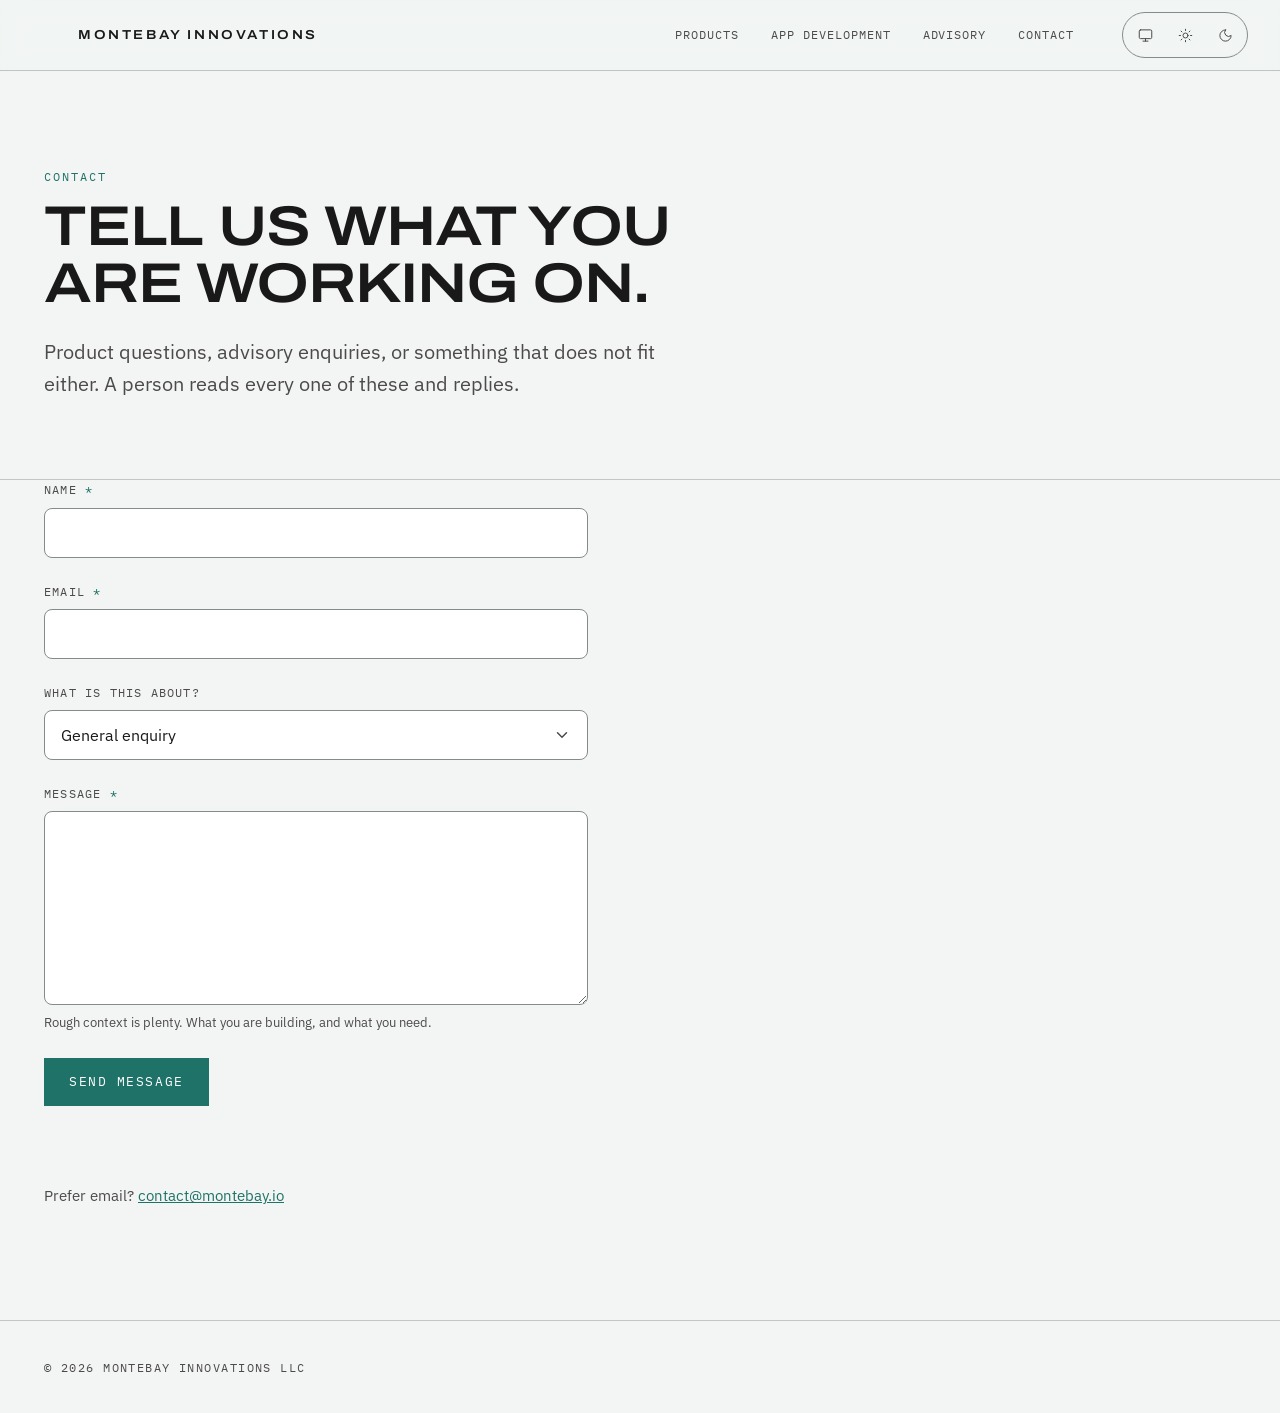
==== contact.html @ e41eb94e "Add an App development page with the Svelio case study Web app to App Store and Google Play: what we" ====
<!DOCTYPE html>
<html lang="en">
<head>
<meta charset="UTF-8">
<meta name="viewport" content="width=device-width, initial-scale=1.0, maximum-scale=5.0, user-scalable=yes">

<script>
(function(){
  try {
    var p = localStorage.getItem('montebay-theme') || 'system';
    var t = (p === 'surf' || p === 'rock') ? p
          : (window.matchMedia('(prefers-color-scheme: dark)').matches ? 'rock' : 'surf');
    document.documentElement.setAttribute('data-theme', t);
  } catch (e) { document.documentElement.setAttribute('data-theme','surf'); }
})();
</script>

<link rel="canonical" href="https://montebay.io/contact.html">
<title>Contact | Montebay Innovations</title>
<meta name="description" content="Get in touch with Montebay Innovations. Tell us what you are working on and we will reply.">

<meta property="og:type" content="website">
<meta property="og:url" content="https://montebay.io/contact.html">
<meta property="og:title" content="Contact | Montebay Innovations">
<meta property="og:description" content="Tell us what you are working on and we will reply.">
<meta property="og:image" content="https://montebay.io/montebay_logo.webp">

<link rel="icon" type="image/x-icon" href="favicon.ico">
<link rel="icon" type="image/png" sizes="32x32" href="favicon-32x32.png">
<link rel="apple-touch-icon" sizes="180x180" href="apple-touch-icon.png">
<link rel="icon" type="image/svg+xml" href="favicon.svg">

<link rel="preconnect" href="https://fonts.googleapis.com">
<link rel="preconnect" href="https://fonts.gstatic.com" crossorigin>
<link rel="stylesheet" href="https://fonts.googleapis.com/css2?family=Archivo:wdth,wght@62..125,400..700&family=IBM+Plex+Sans:wght@400;500;600&family=IBM+Plex+Mono:wght@400;500&display=swap">
<link rel="stylesheet" href="theme.css">
</head>
<body>

<a href="#main" class="skip">Skip to main content</a>

<header class="hdr">
    <div class="mark">
        <a href="index.html" style="display:flex;align-items:center;gap:.75rem;text-decoration:none;color:inherit">
            <span class="logo" role="img" aria-label="Montebay Innovations"></span>
            <span class="name">Montebay Innovations</span>
        </a>
    </div>
    <nav id="site-nav" aria-label="Main navigation">
        <a href="index.html#products">Products</a>
        <a href="app-development.html">App development</a>
        <a href="ai-intelligent-systems.html">Advisory</a>
        <a href="contact.html">Contact</a>
        <div class="theme-row">
            <span class="label">Theme</span>
            <div class="theme-picker" role="radiogroup" aria-label="Colour theme">
                <button type="button" data-theme="system" role="radio" aria-checked="false" title="Match system" aria-label="Match system"><svg viewBox="0 0 24 24" aria-hidden="true"><rect x="2" y="3" width="20" height="14" rx="2"/><path d="M8 21h8"/><path d="M12 17v4"/></svg></button>
                <button type="button" data-theme="surf" role="radio" aria-checked="false" title="Surf, light" aria-label="Surf, light theme"><svg viewBox="0 0 24 24" aria-hidden="true"><circle cx="12" cy="12" r="4"/><path d="M12 2v2"/><path d="M12 20v2"/><path d="m4.9 4.9 1.4 1.4"/><path d="m17.7 17.7 1.4 1.4"/><path d="M2 12h2"/><path d="M20 12h2"/><path d="m6.3 17.7-1.4 1.4"/><path d="m19.1 4.9-1.4 1.4"/></svg></button>
                <button type="button" data-theme="rock" role="radio" aria-checked="false" title="Rock, dark" aria-label="Rock, dark theme"><svg viewBox="0 0 24 24" aria-hidden="true"><path d="M12 3a6.4 6.4 0 0 0 9 9 9 9 0 1 1-9-9Z"/></svg></button>
            </div>
        </div>
    </nav>
    <button type="button" class="nav-toggle" aria-expanded="false" aria-controls="site-nav" aria-label="Menu">
        <svg class="ico-open" viewBox="0 0 24 24" aria-hidden="true"><line x1="4" x2="20" y1="7" y2="7"/><line x1="4" x2="20" y1="12" y2="12"/><line x1="4" x2="20" y1="17" y2="17"/></svg>
        <svg class="ico-close" viewBox="0 0 24 24" aria-hidden="true"><line x1="6" x2="18" y1="6" y2="18"/><line x1="6" x2="18" y1="18" y2="6"/></svg>
    </button>
    <div class="theme-picker" role="radiogroup" aria-label="Colour theme">
        <button type="button" data-theme="system" role="radio" aria-checked="false" title="Match system" aria-label="Match system"><svg viewBox="0 0 24 24" aria-hidden="true"><rect x="2" y="3" width="20" height="14" rx="2"/><path d="M8 21h8"/><path d="M12 17v4"/></svg></button>
        <button type="button" data-theme="surf" role="radio" aria-checked="false" title="Surf, light" aria-label="Surf, light theme"><svg viewBox="0 0 24 24" aria-hidden="true"><circle cx="12" cy="12" r="4"/><path d="M12 2v2"/><path d="M12 20v2"/><path d="m4.9 4.9 1.4 1.4"/><path d="m17.7 17.7 1.4 1.4"/><path d="M2 12h2"/><path d="M20 12h2"/><path d="m6.3 17.7-1.4 1.4"/><path d="m19.1 4.9-1.4 1.4"/></svg></button>
        <button type="button" data-theme="rock" role="radio" aria-checked="false" title="Rock, dark" aria-label="Rock, dark theme"><svg viewBox="0 0 24 24" aria-hidden="true"><path d="M12 3a6.4 6.4 0 0 0 9 9 9 9 0 1 1-9-9Z"/></svg></button>
    </div>
</header>

<main id="main">

<section class="page-head">
    <div class="wrap">
        <span class="eyebrow">Contact</span>
        <h1>Tell us what you are working on.</h1>
        <p class="lede">Product questions, advisory enquiries, or something that does not fit either. A person reads every one of these and replies.</p>
    </div>
</section>

<section class="row" style="padding-top:0">
    <div class="wrap">
        <form class="form" id="contactForm" novalidate>
            <div class="field">
                <label for="cf-name">Name <span aria-hidden="true">*</span></label>
                <input type="text" id="cf-name" name="name" autocomplete="name" required
                       aria-describedby="cf-name-err">
                <span class="err" id="cf-name-err" hidden></span>
            </div>

            <div class="field">
                <label for="cf-email">Email <span aria-hidden="true">*</span></label>
                <input type="email" id="cf-email" name="email" autocomplete="email" required
                       inputmode="email" aria-describedby="cf-email-err">
                <span class="err" id="cf-email-err" hidden></span>
            </div>

            <div class="field">
                <label for="cf-subject">What is this about?</label>
                <select id="cf-subject" name="subject">
                    <option value="General enquiry">General enquiry</option>
                    <option value="App development">App development project</option>
                    <option value="Advisory">Advisory and AI systems</option>
                    <option value="Svelio">Svelio</option>
                    <option value="Soteria">Soteria</option>
                    <option value="Wordflect">Wordflect</option>
                    <option value="Press or partnership">Press or partnership</option>
                </select>
            </div>

            <div class="field">
                <label for="cf-message">Message <span aria-hidden="true">*</span></label>
                <textarea id="cf-message" name="message" rows="7" required
                          aria-describedby="cf-message-err"></textarea>
                <span class="err" id="cf-message-err" hidden></span>
                <span class="hint">Rough context is plenty. What you are building, and what you need.</span>
            </div>

            <!-- Bots fill this; people never see it. -->
            <div class="hp" aria-hidden="true">
                <label for="cf-website">Website</label>
                <input type="text" id="cf-website" name="website" tabindex="-1" autocomplete="off">
            </div>

            <button type="submit" class="btn btn-primary" id="cf-submit">Send message</button>

            <p class="form-status" id="cf-status" role="status" aria-live="polite"></p>
        </form>

        <p class="alt-contact">
            Prefer email? <a href="mailto:contact@montebay.io">contact@montebay.io</a>
        </p>
    </div>
</section>

</main>

<footer class="foot">
    <div class="wrap">
        <span class="meta">&copy; 2026 Montebay Innovations LLC</span>
    </div>
</footer>

<script src="theme.js" defer></script>
<script src="contact.js" defer></script>
</body>
</html>
---- theme.css ----
/* ==========================================================================
   Montebay theme system.

   Two themes named for what the brand is made of:
     SURF  (light) - whitewater and foam
     ROCK  (dark)  - wet basalt

   Colours are grounded in published natural references (basalt #4C4A4A,
   volcanic rock #6B6965, seafoam #B8C3B5, oceanic teal #2A9D8F) rather than
   sampled from the old hero clip, which was low resolution, heavily
   compressed and already colour graded.

   ROCK is deliberately NOT navy. The hero footage averages #1B414C, so a navy
   field sits at 1.16:1 against the mark and it disappears. Basalt opposes the
   teal in hue as well as luminance.

   Every pair below is measured. Lowest text pair is 5.22:1, lowest UI border
   3.14:1.
   ========================================================================== */

:root,
:root[data-theme="surf"] {
    color-scheme: light;

    --canvas:    #F2F5F3;   /* foam white */
    --surface:   #FFFFFF;   /* cards, 1.10 separation from canvas */
    --text:      #1A1919;   /* basalt at text weight, 15.98:1 */
    --muted:     #4C4A4A;   /* basalt, canonical, 8.02:1 */
    --hair:      #848C88;   /* 3.14:1, meets the UI-component floor */
    --accent:    #1F7268;   /* oceanic teal, darkened for AA, 5.22:1 */
    --on-accent: #FFFFFF;   /* 5.73:1 on accent */

    --stroke:    #1A1919;             /* outline around the mark */
    --video-grade: none;              /* fill reads at 10.03:1 here, untouched */
    --logo-ink: #1F7268;              /* accent teal; flat black read as a blob */
    --shadow: 0 18px 44px rgba(26,25,25,.14), 0 2px 6px rgba(26,25,25,.07);
}

:root[data-theme="rock"] {
    color-scheme: dark;

    --canvas:    #1A1919;   /* wet basalt */
    --surface:   #262525;   /* 1.15 separation */
    --text:      #F2F5F3;   /* foam white, 15.98:1 */
    --muted:     #B8C3B5;   /* seafoam, canonical, 9.62:1 */
    --hair:      #6B6965;   /* volcanic rock, canonical, 3.20:1 */
    --accent:    #7FD9C9;   /* pale seafoam, 10.59:1 */
    --on-accent: #1A1919;

    --stroke:    #F2F5F3;
    /* Lifts the mark fill from #1B414C (1.59:1, invisible) to #227B92 (3.61:1)
       so the shape separates on its own instead of leaning on the stroke. */
    --video-grade: brightness(1.8) saturate(1.3);
    --logo-ink: #F2F5F3;
    --shadow: 0 18px 44px rgba(0,0,0,.55), 0 2px 6px rgba(0,0,0,.45);
}

/* Type and spacing, theme independent -------------------------------------- */
:root {
    --display: "Archivo", "Helvetica Neue", Arial, sans-serif;
    --body:    "IBM Plex Sans", -apple-system, BlinkMacSystemFont, sans-serif;
    --mono:    "IBM Plex Mono", ui-monospace, SFMono-Regular, Menlo, monospace;

    --s1:.25rem; --s2:.5rem; --s3:.75rem; --s4:1rem; --s6:1.5rem;
    --s8:2rem; --s12:3rem; --s16:4rem; --s24:6rem;
    --wide: 1240px;
    --ease: cubic-bezier(.22,.61,.36,1);
}

* { box-sizing: border-box; }

/* Anchor targets were landing under the 77px sticky header, swallowing the top
   of every section jumped to. */
html { scroll-padding-top: 6rem; }

body {
    margin: 0;
    background: var(--canvas);
    color: var(--text);
    font-family: var(--body);
    font-size: 17px;
    line-height: 1.6;
    -webkit-font-smoothing: antialiased;
    transition: background-color .3s var(--ease), color .3s var(--ease);
}

.wrap { max-width: var(--wide); margin-inline: auto; padding-inline: var(--s6); }

h1, h2, h3 {
    font-family: var(--display);
    font-variation-settings: "wdth" 118;
    font-weight: 600;
    /* One value, optically correct across the whole 22-72px range. Resolves to
       -0.022em at 57.6px and +0.012em at 22.4px. A flat -0.03em collapsed the
       period in "INFO@MONTEBAY.IO" at contact size. */
    letter-spacing: calc(1.25px - 0.044em);
    line-height: 1.02;
    margin: 0; text-transform: uppercase; color: var(--text);
}
p { margin: 0 0 var(--s4); max-width: 52ch; }   /* ~66 rendered chars */
.lede { font-size: clamp(1rem, .95rem + .35vw, 1.25rem); color: var(--muted); }

.eyebrow {
    font-family: var(--mono); font-size: 12px; letter-spacing: .16em;
    text-transform: uppercase; color: var(--accent); display: block;
    margin-bottom: var(--s3);
}
.meta {
    font-family: var(--mono); font-size: 12px; letter-spacing: .12em;
    text-transform: uppercase; color: var(--muted);
}
a { color: var(--accent); }
:focus-visible { outline: 2px solid var(--accent); outline-offset: 3px; }

/* Header ------------------------------------------------------------------- */
.hdr {
    position: sticky; top: 0; z-index: 20;
    display: flex; align-items: center; justify-content: space-between; gap: var(--s4);
    padding: var(--s3) var(--s8);
    background: color-mix(in srgb, var(--canvas) 86%, transparent);
    backdrop-filter: blur(12px);
    border-bottom: 1px solid color-mix(in srgb, var(--hair) 45%, transparent);
}
.hdr .mark { display: flex; align-items: center; gap: var(--s3); }
.hdr .mark .logo {
    width: 34px; height: 34px; display: block;
    background: var(--logo-ink);
    -webkit-mask-image: url(montebay_logo.png); mask-image: url(montebay_logo.png);
    -webkit-mask-repeat: no-repeat; mask-repeat: no-repeat;
    -webkit-mask-position: center;  mask-position: center;
    -webkit-mask-size: contain;     mask-size: contain;
}
.hdr .name {
    font-family: var(--display); font-variation-settings: "wdth" 112;
    font-weight: 600; font-size: 13px; letter-spacing: .2em;
    text-transform: uppercase; color: var(--text);
}
.hdr nav { display: flex; gap: var(--s6); margin-left: auto; margin-right: var(--s6); }
.hdr nav a {
    font-family: var(--mono); font-size: 12px; letter-spacing: .12em;
    text-transform: uppercase; color: var(--muted); text-decoration: none;
    min-height: 44px; display: inline-flex; align-items: center;
}
.hdr nav a:hover { color: var(--text); }

/* Theme picker ------------------------------------------------------------- */
.theme-picker {
    display: inline-flex; align-items: center; gap: 2px;
    border: 1px solid var(--hair); border-radius: 999px; padding: 3px;
    flex-shrink: 0;
}
.theme-picker button {
    display: inline-flex; align-items: center; justify-content: center;
    width: 44px; height: 44px; padding: 0;
    background: none; border: 0; border-radius: 999px;
    color: var(--muted); cursor: pointer;
    transition: background-color .2s var(--ease), color .2s var(--ease);
}
.theme-picker button:hover { color: var(--text); }
.theme-picker button[aria-checked="true"] { background: var(--text); color: var(--canvas); }
.theme-picker svg {
    width: 16px; height: 16px; stroke: currentColor; fill: none;
    stroke-width: 1.6; stroke-linecap: round; stroke-linejoin: round;
}

/* The mark ----------------------------------------------------------------- */
.markframe {
    /* Proportional to the mark, not fixed. The mark scales with the viewport,
       so a flat 1.5px was 0.56% of it on desktop and 1.28% on a phone: more
       than twice as heavy where the mark is smallest. This tracks the same
       expression that sizes the mark, holding the ratio near 0.55%.
       Floored at 0.75px and capped at 1.5px. The sub-pixel floor is safe
       here because it only engages on small viewports, which are effectively
       all 2x or 3x displays. */
    --stroke-w: clamp(0.75px, calc(min(30vw, 30vh, 320px) * 0.0055), 1.5px);
    margin: 0 auto clamp(1.5rem, 4vh, 2.5rem);
    width: min(30vw, 30vh, 320px);
    filter:
        drop-shadow(var(--stroke-w) 0 0 var(--stroke))
        drop-shadow(calc(var(--stroke-w) * -1) 0 0 var(--stroke))
        drop-shadow(0 var(--stroke-w) 0 var(--stroke))
        drop-shadow(0 calc(var(--stroke-w) * -1) 0 var(--stroke))
        drop-shadow(calc(var(--stroke-w) * .7) calc(var(--stroke-w) * .7) 0 var(--stroke))
        drop-shadow(calc(var(--stroke-w) * -.7) calc(var(--stroke-w) * .7) 0 var(--stroke))
        drop-shadow(calc(var(--stroke-w) * .7) calc(var(--stroke-w) * -.7) 0 var(--stroke))
        drop-shadow(calc(var(--stroke-w) * -.7) calc(var(--stroke-w) * -.7) 0 var(--stroke));
}
.markwin {
    width: 100%; aspect-ratio: 636 / 642;
    -webkit-mask-image: url(montebay_logo.png); mask-image: url(montebay_logo.png);
    -webkit-mask-repeat: no-repeat; mask-repeat: no-repeat;
    -webkit-mask-position: center; mask-position: center;
    -webkit-mask-size: contain; mask-size: contain;
}
.markwin video {
    width: 100%; height: 100%; object-fit: cover; display: block;
    transform: scale(1.25);
    filter: var(--video-grade);
    transition: filter .3s var(--ease);
}

/* Sections ----------------------------------------------------------------- */
.hero {
    min-height: 100svh; display: grid; place-items: center;
    padding-block: clamp(1.5rem, 5vh, 4rem); text-align: center;
}
.hero h1 { font-size: clamp(2rem, min(4.6vw, 7vh), 3.75rem); max-width: 24ch; margin: 0 auto; }
.hero .lede { margin: clamp(.75rem,2.5vh,1.5rem) auto 0; max-width: 46ch; }

.row { padding-block: var(--s24); border-top: 1px solid color-mix(in srgb, var(--hair) 45%, transparent); }
.plate { display: grid; grid-template-columns: 1fr 1.15fr; gap: var(--s16); align-items: center; }
.plate h2 { font-size: clamp(1.8rem, min(4.6vw, 6.5vh), 3.4rem); margin-bottom: var(--s4); }
.plate .meta { display: block; margin-bottom: var(--s6); }
.shots { display: flex; gap: var(--s4); min-width: 0; }
.shots img {
    flex: 1 1 0; min-width: 0; width: 100%; max-width: 190px; height: auto; display: block;
    border-radius: 20px;
    border: 1px solid color-mix(in srgb, var(--hair) 50%, transparent);
    box-shadow: var(--shadow);
}
.icon-pair { display: flex; gap: var(--s6); align-items: center; }
.icon-pair img { width: 96px; height: 96px; border-radius: 22px; box-shadow: var(--shadow); }

.btn {
    display: inline-flex; align-items: center; gap: var(--s2);
    font-family: var(--mono); font-size: 13px; letter-spacing: .12em;
    text-transform: uppercase; min-height: 48px; padding: 0 var(--s6);
    text-decoration: none; border: 1px solid var(--hair);
    color: var(--text); background: transparent;
    transition: background-color .2s var(--ease), color .2s var(--ease), border-color .2s var(--ease);
}
.btn:hover { background: var(--text); color: var(--canvas); border-color: var(--text); }

@media (max-width: 900px) {
    .plate { grid-template-columns: 1fr; gap: var(--s8); }
    .shots img { max-width: 160px; }
    .hdr nav { display: none; }
    .row { padding-block: var(--s16); }
}
@media (max-width: 560px) {
    .shots { gap: var(--s2); }
    .shots img { max-width: none; border-radius: 12px; }
    .wrap { padding-inline: var(--s4); }
    .hdr { padding-inline: var(--s4); }
}

@media (prefers-reduced-motion: reduce) {
    *, *::before, *::after { animation-duration:.01ms !important; transition-duration:.01ms !important; }
    video { display: none; }
}

/* Contact address is the only link in body copy; give it a real hit area. */
#contact h2 a {
    display: inline-flex;
    align-items: center;
    min-height: 44px;
}

/* --------------------------------------------------------------------------
   Flush hero lockup

   Both lines set to the same measure. Done on Archivo's width axis rather than
   by stretching letter-spacing, so the letterforms widen instead of the gaps
   between them opening up.

   Measured at 60px: line 1 was 857.9px against line 2 at 778.6px, 10.2% apart.
   The axis tops out at 125, so widening line 2 alone could not close it and
   line 1 comes in slightly too. wdth 115 / 125 lands them within 0.4px at
   60px and 1.5px at 32px, holding across the whole clamp range because both
   lines scale together.

   Tuned to this exact string. If the headline copy changes, re-measure.
   -------------------------------------------------------------------------- */
.hero h1.lockup span { display: block; }
.hero h1.lockup .l1 { font-variation-settings: "wdth" 115; }
.hero h1.lockup .l2 { font-variation-settings: "wdth" 125; }

/* Below this the forced first line outruns the viewport (it needs 455px at the
   32px floor), so release it back to natural wrapping and a single width. */
@media (max-width: 640px) {
    .hero h1.lockup span { display: inline; }
    .hero h1.lockup .l1,
    .hero h1.lockup .l2 { font-variation-settings: "wdth" 118; }
}

/* --------------------------------------------------------------------------
   Utilities used by the real pages (were inline styles in the prototype)
   -------------------------------------------------------------------------- */
.skip {
    position: absolute; left: -9999px; top: 0; z-index: 100;
    padding: var(--s3) var(--s6);
    background: var(--accent); color: var(--on-accent);
    font-family: var(--mono); font-size: 13px; letter-spacing: .1em;
    text-transform: uppercase; text-decoration: none;
}
.skip:focus { left: 0; }

.h2-sm { font-size: clamp(1.6rem, min(3.4vw, 5vh), 2.6rem); }
.h2-xs { font-size: clamp(1.3rem, min(2.6vw, 4vh), 2rem); }
.measure-tight { max-width: 16ch; }
.spaced { margin-top: var(--s6); }

.icon-pair a { display: inline-flex; line-height: 0; border-radius: 22px; }
.icon-pair a:focus-visible { outline-offset: 4px; }

.foot {
    border-top: 1px solid color-mix(in srgb, var(--hair) 45%, transparent);
    padding-block: var(--s8);
}

/* Contact address is the only link set in display type; give it a hit area. */
#contact h2 a { display: inline-flex; align-items: center; min-height: 44px; text-decoration: none; }

/* ==========================================================================
   Legacy compatibility

   The subpages still use styles.css for layout. These rules carry forward the
   fixes that lived in the retired design-system.css, and map the legacy
   chrome onto the theme tokens. Subpages are pinned to Surf until their 36
   hardcoded light backgrounds are migrated.
   ========================================================================== */

/* The original .video-overlay ran rgba(26,42,74,.3) -> .1 -> .4. White headline
   text measured 1.24:1 over bright surf. Same top-heavy scrim as the homepage
   hero, which measures 7.2:1 worst case across the clip. */
.video-overlay {
    background: linear-gradient(180deg,
        rgba(16, 27, 50, 0.86) 0%,
        rgba(16, 27, 50, 0.74) 45%,
        rgba(16, 27, 50, 0.62) 100%) !important;
}

/* Legacy header onto theme tokens */
.header {
    background: var(--canvas) !important;
    border-bottom: 1px solid color-mix(in srgb, var(--hair) 45%, transparent);
}
.header .company-name { color: var(--text); font-family: var(--display); }
.header .logo { filter: none; }
.nav-menu .nav-link,
.nav-menu .dropdown-item {
    color: var(--muted); font-family: var(--mono); font-size: 12px;
    letter-spacing: .12em; text-transform: uppercase;
}
.nav-menu .nav-link:hover { color: var(--text); }
.dropdown-menu { background: var(--surface); border: 1px solid var(--hair); }

/* Steel (#5A8AB0) measured 3.3-3.7:1 on light and fails AA as text. */
.section-label {
    color: var(--accent) !important;
    font-family: var(--mono); font-size: 12px; letter-spacing: .16em;
}
.path-explainer-cta, .blog-read-more, .btn-back { color: var(--accent) !important; }

/* Legacy icon slots hold inline SVG now, not an emoji glyph. */
.approach-feature-icon, .ai-capability-icon,
.about-experience-icon, .about-client-icon {
    display: inline-flex; align-items: center; justify-content: center;
    color: var(--accent); line-height: 1;
}
.approach-feature-icon .mb-icon, .ai-capability-icon .mb-icon,
.about-experience-icon .mb-icon, .about-client-icon .mb-icon { width: 28px; height: 28px; }
.mb-icon {
    width: 24px; height: 24px; stroke: currentColor; stroke-width: 1.5;
    fill: none; stroke-linecap: round; stroke-linejoin: round; flex-shrink: 0;
}
.mb-icon--inline { width: 1em; height: 1em; vertical-align: -.125em; }
.mobile-menu-toggle { color: var(--text); background: none; border: 0; }
.mobile-menu-toggle .mb-icon { width: 26px; height: 26px; }

.footer { background: var(--surface); color: var(--muted); }
.footer a { color: var(--accent); }

/* 16px floor so iOS stops zooming on focus */
input, select, textarea { font-size: max(1rem, 16px); }

/* Legacy hero titles used a pale gradient via background-clip:text, which is
   the same construction that measured 2.03:1 on the old homepage. Force solid
   white over the scrim. */
.hero-title, .hero-title-accent, .hero-content h1, .hero-content .hero-subtitle {
    background: none !important;
    background-image: none !important;
    -webkit-text-fill-color: #FFFFFF !important;
    color: #FFFFFF !important;
    text-shadow: 0 1px 3px rgba(0, 0, 0, .55);
}
.hero-content .hero-subtitle { color: #E6EDF4 !important; -webkit-text-fill-color: #E6EDF4 !important; }

/* Masked logo in the legacy header, matching the homepage lockup. */
.logo-container .logo {
    width: 34px; height: 34px; display: block;
    background: var(--logo-ink);
    -webkit-mask-image: url(montebay_logo.png); mask-image: url(montebay_logo.png);
    -webkit-mask-repeat: no-repeat; mask-repeat: no-repeat;
    -webkit-mask-position: center;  mask-position: center;
    -webkit-mask-size: contain;     mask-size: contain;
}

/* --------------------------------------------------------------------------
   Responsive header

   The nav was display:none below 900px with no control to reveal it, so
   navigation was unreachable on tablet and phone: 0 links at 390px. It now
   collapses into a panel behind a toggle, and the theme picker stays visible.
   -------------------------------------------------------------------------- */
.nav-toggle {
    display: none;
    align-items: center; justify-content: center;
    width: 44px; height: 44px; padding: 0; flex-shrink: 0;
    background: none; border: 1px solid var(--hair); border-radius: 999px;
    color: var(--text); cursor: pointer;
}
.nav-toggle svg {
    width: 18px; height: 18px; stroke: currentColor; fill: none;
    stroke-width: 1.6; stroke-linecap: round;
}
.nav-toggle .ico-close { display: none; }
.nav-toggle[aria-expanded="true"] .ico-open  { display: none; }
.nav-toggle[aria-expanded="true"] .ico-close { display: block; }

@media (max-width: 900px) {
    .hdr { gap: var(--s2); }
    .nav-toggle { display: inline-flex; }

    /* Panel drops from under the header rather than pushing the page around. */
    .hdr nav {
        display: flex;
        position: absolute; top: 100%; left: 0; right: 0;
        flex-direction: column; gap: 0;
        margin: 0;
        padding: var(--s2) var(--s6) var(--s4);
        background: var(--canvas);
        border-bottom: 1px solid color-mix(in srgb, var(--hair) 55%, transparent);
        box-shadow: var(--shadow);
        /* visibility, not just opacity: an opacity-0 panel keeps its links in
           the tab order and announced to screen readers. */
        opacity: 0; transform: translateY(-6px); pointer-events: none;
        visibility: hidden;
        transition: opacity .2s var(--ease), transform .2s var(--ease), visibility .2s;
    }
    .hdr nav[data-open="true"] {
        opacity: 1; transform: none; pointer-events: auto; visibility: visible;
    }
    .hdr nav a {
        width: 100%; min-height: 48px; font-size: 13px;
        border-bottom: 1px solid color-mix(in srgb, var(--hair) 30%, transparent);
    }
    .hdr nav a:last-child { border-bottom: 0; }
    .hdr .name { font-size: 12px; }
}

@media (max-width: 420px) {
    /* Wordmark yields before the controls do. */
    .hdr .name { display: none; }
    .hdr { padding-inline: var(--s4); }
}

/* --------------------------------------------------------------------------
   Content page primitives (used by the advisory page)
   -------------------------------------------------------------------------- */
.page-head { padding-block: var(--s24) var(--s16); }
.page-head h1 { font-size: clamp(2rem, min(4.6vw, 7vh), 3.5rem); max-width: 18ch; }
.page-head .lede { margin-top: var(--s6); max-width: 54ch; }

.grid-3 { display: grid; gap: var(--s6); grid-template-columns: repeat(auto-fit, minmax(min(100%, 17rem), 1fr)); }
.grid-2 { display: grid; gap: var(--s8); grid-template-columns: repeat(auto-fit, minmax(min(100%, 24rem), 1fr)); }

.card {
    background: var(--surface);
    border: 1px solid color-mix(in srgb, var(--hair) 50%, transparent);
    border-radius: 12px;
    padding: var(--s8);
}
.card h3 { font-size: var(--s4); margin-bottom: var(--s3); text-transform: none; letter-spacing: -.01em; }
.card p { margin: 0; color: var(--muted); font-size: 15px; }
.card .meta { display: block; margin-bottom: var(--s3); }

.ticks { list-style: none; padding: 0; margin: 0; display: grid; gap: var(--s4); }
.ticks li {
    display: grid; grid-template-columns: 20px 1fr; gap: var(--s3);
    align-items: start; color: var(--muted); font-size: 15px;
}
.ticks li::before {
    content: ""; width: 20px; height: 20px; margin-top: 2px;
    background: var(--accent);
    -webkit-mask: no-repeat center / contain; mask: no-repeat center / contain;
    -webkit-mask-image: url("data:image/svg+xml,%3Csvg xmlns='http://www.w3.org/2000/svg' viewBox='0 0 24 24' fill='none' stroke='black' stroke-width='2.2' stroke-linecap='round' stroke-linejoin='round'%3E%3Cpolyline points='20 6 9 17 4 12'/%3E%3C/svg%3E");
    mask-image: url("data:image/svg+xml,%3Csvg xmlns='http://www.w3.org/2000/svg' viewBox='0 0 24 24' fill='none' stroke='black' stroke-width='2.2' stroke-linecap='round' stroke-linejoin='round'%3E%3Cpolyline points='20 6 9 17 4 12'/%3E%3C/svg%3E");
}
.stack-lg > * + * { margin-top: var(--s12); }

/* --------------------------------------------------------------------------
   Header refinement

   Was five nav items plus a 144px three-button picker, all in wide-tracked
   mono. Tighter tracking and spacing, and on mobile the picker moves inside
   the menu panel so the bar carries only the mark and one control.
   -------------------------------------------------------------------------- */
.hdr nav { gap: var(--s4); }
.hdr nav a { letter-spacing: .08em; padding-inline: var(--s2); }

.theme-picker button { width: 38px; height: 38px; }
.theme-picker svg { width: 15px; height: 15px; }

/* Label the theme row when it sits inside the mobile panel. */
.theme-row { display: none; }

@media (max-width: 900px) {
    /* One control in the bar; everything else lives in the panel. */
    .hdr > .theme-picker { display: none; }
    .theme-row {
        display: flex; align-items: center; justify-content: space-between;
        gap: var(--s4); padding-top: var(--s4); margin-top: var(--s2);
        border-top: 1px solid color-mix(in srgb, var(--hair) 35%, transparent);
    }
    .theme-row .label {
        font-family: var(--mono); font-size: 12px; letter-spacing: .12em;
        text-transform: uppercase; color: var(--muted);
    }
    .theme-row .theme-picker button { width: 44px; height: 44px; }
}

/* --------------------------------------------------------------------------
   Contact form
   -------------------------------------------------------------------------- */
.form { max-width: 34rem; display: grid; gap: var(--s6); }
.field { display: grid; gap: var(--s2); }
.field label {
    font-family: var(--mono); font-size: 12px; letter-spacing: .1em;
    text-transform: uppercase; color: var(--muted);
}
.field label span { color: var(--accent); }
.field input,
.field select,
.field textarea {
    font-family: var(--body);
    font-size: 1rem;              /* 16px floor: anything less zooms iOS on focus */
    line-height: 1.5;
    min-height: 48px;
    padding: var(--s3) var(--s4);
    color: var(--text);
    background: var(--surface);
    border: 1px solid var(--hair);
    border-radius: 8px;
    width: 100%;
    transition: border-color .18s var(--ease), box-shadow .18s var(--ease);
}
.field textarea { min-height: 9rem; resize: vertical; }
.field input:focus,
.field select:focus,
.field textarea:focus {
    outline: none;
    border-color: var(--accent);
    box-shadow: 0 0 0 3px color-mix(in srgb, var(--accent) 22%, transparent);
}
.field input[aria-invalid="true"],
.field textarea[aria-invalid="true"] { border-color: #C4443A; }

.field .hint { font-size: 13px; color: var(--muted); }
.field .err  { font-size: 13px; color: #C4443A; }
:root[data-theme="rock"] .field .err,
:root[data-theme="rock"] .field input[aria-invalid="true"],
:root[data-theme="rock"] .field textarea[aria-invalid="true"] { color: #FF9B92; border-color: #FF9B92; }

/* Native select arrow is inconsistent across themes; draw our own. */
.field select {
    appearance: none; -webkit-appearance: none;
    background-image: url("data:image/svg+xml,%3Csvg xmlns='http://www.w3.org/2000/svg' viewBox='0 0 24 24' fill='none' stroke='%234C4A4A' stroke-width='2' stroke-linecap='round'%3E%3Cpath d='m6 9 6 6 6-6'/%3E%3C/svg%3E");
    background-repeat: no-repeat;
    background-position: right var(--s4) center;
    background-size: 18px;
    padding-right: var(--s12);
}
:root[data-theme="rock"] .field select {
    background-image: url("data:image/svg+xml,%3Csvg xmlns='http://www.w3.org/2000/svg' viewBox='0 0 24 24' fill='none' stroke='%23B8C3B5' stroke-width='2' stroke-linecap='round'%3E%3Cpath d='m6 9 6 6 6-6'/%3E%3C/svg%3E");
}

.btn-primary {
    background: var(--accent);
    color: var(--on-accent);
    border-color: transparent;
    justify-self: start;
}
.btn-primary:hover { background: var(--text); color: var(--canvas); border-color: var(--text); }
.btn-primary:disabled { opacity: .55; cursor: default; }

.form-status { margin: 0; font-size: 15px; min-height: 1.5em; }
.form-status.is-error { color: #C4443A; }
.form-status.is-ok    { color: var(--accent); font-size: 17px; }
:root[data-theme="rock"] .form-status.is-error { color: #FF9B92; }

/* Honeypot: off-screen rather than display:none, which some bots skip. */
.hp { position: absolute; left: -9999px; width: 1px; height: 1px; overflow: hidden; }

.alt-contact { margin-top: var(--s8); color: var(--muted); font-size: 15px; }

/* Closing call to action */
.cta-actions { display: flex; flex-wrap: wrap; gap: var(--s4); margin-top: var(--s8); }
.cta-close .lede { margin-top: var(--s4); }
@media (max-width: 560px) {
    .cta-actions { flex-direction: column; align-items: stretch; }
    .cta-actions .btn { justify-content: center; }
}

/* Logo lockup is a link on every page, including home. */
.mark .mark-link {
    display: flex; align-items: center; gap: var(--s3);
    text-decoration: none; color: inherit;
    min-height: 44px;
}
.mark .mark-link:hover .name { color: var(--accent); }
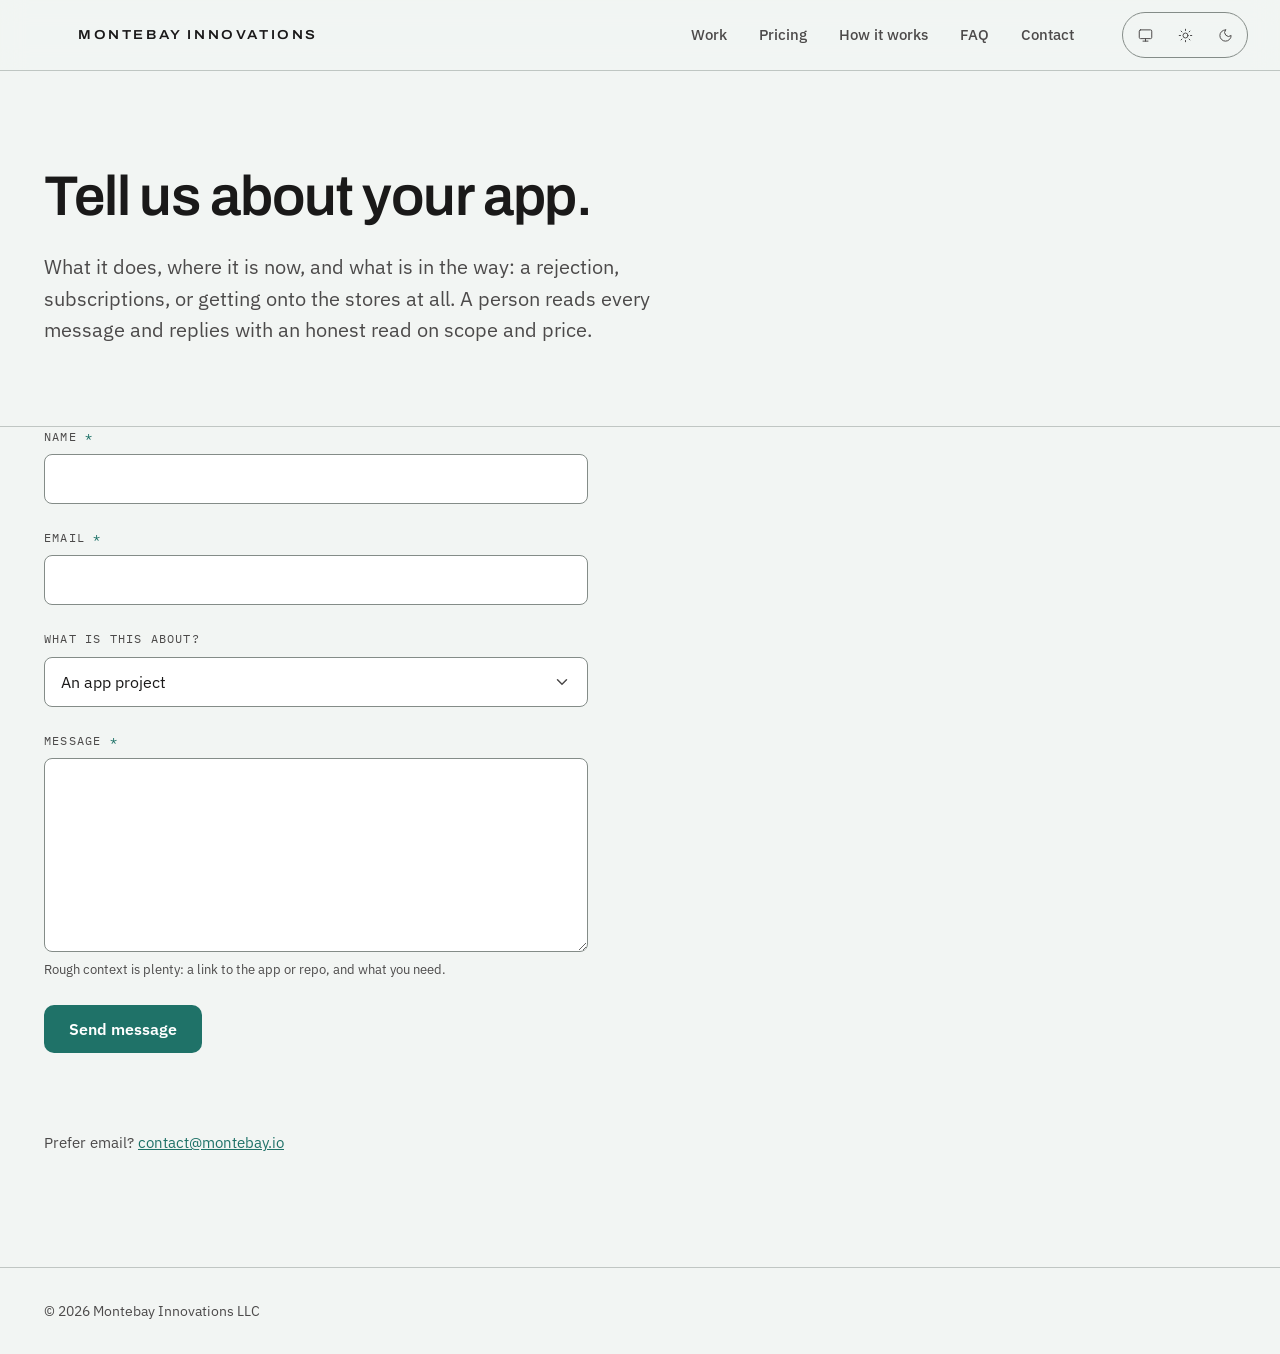
==== commit c0fdc078: "Reposition montebay.io as an app development service The homepage now sells taking web apps to the A" ====
--- a/contact.html
+++ b/contact.html
@@ -17,7 +17,7 @@
 
 <link rel="canonical" href="https://montebay.io/contact.html">
 <title>Contact | Montebay Innovations</title>
-<meta name="description" content="Get in touch with Montebay Innovations. Tell us what you are working on and we will reply.">
+<meta name="description" content="Tell Montebay Innovations about your app. We reply with an honest read on what it will take to get it onto the App Store and Google Play.">
 
 <meta property="og:type" content="website">
 <meta property="og:url" content="https://montebay.io/contact.html">
@@ -47,10 +47,11 @@
         </a>
     </div>
     <nav id="site-nav" aria-label="Main navigation">
-        <a href="index.html#products">Products</a>
-        <a href="app-development.html">App development</a>
-        <a href="ai-intelligent-systems.html">Advisory</a>
-        <a href="contact.html">Contact</a>
+        <a href="index.html#work">Work</a>
+        <a href="index.html#pricing">Pricing</a>
+        <a href="index.html#process">How it works</a>
+        <a href="index.html#faq">FAQ</a>
+        <a href="contact.html" aria-current="page">Contact</a>
         <div class="theme-row">
             <span class="label">Theme</span>
             <div class="theme-picker" role="radiogroup" aria-label="Colour theme">
@@ -75,9 +76,8 @@
 
 <section class="page-head">
     <div class="wrap">
-        <span class="eyebrow">Contact</span>
-        <h1>Tell us what you are working on.</h1>
-        <p class="lede">Product questions, advisory enquiries, or something that does not fit either. A person reads every one of these and replies.</p>
+        <h1>Tell us about your app.</h1>
+        <p class="lede">What it does, where it is now, and what is in the way: a rejection, subscriptions, or getting onto the stores at all. A person reads every message and replies with an honest read on scope and price.</p>
     </div>
 </section>
 
@@ -101,13 +101,10 @@
             <div class="field">
                 <label for="cf-subject">What is this about?</label>
                 <select id="cf-subject" name="subject">
-                    <option value="General enquiry">General enquiry</option>
-                    <option value="App development">App development project</option>
-                    <option value="Advisory">Advisory and AI systems</option>
-                    <option value="Svelio">Svelio</option>
-                    <option value="Soteria">Soteria</option>
-                    <option value="Wordflect">Wordflect</option>
-                    <option value="Press or partnership">Press or partnership</option>
+                    <option value="App development">An app project</option>
+                    <option value="App Store rejection">My app was rejected</option>
+                    <option value="Care plan">Ongoing care for an existing app</option>
+                    <option value="General enquiry">Something else</option>
                 </select>
             </div>
 
@@ -116,7 +113,7 @@
                 <textarea id="cf-message" name="message" rows="7" required
                           aria-describedby="cf-message-err"></textarea>
                 <span class="err" id="cf-message-err" hidden></span>
-                <span class="hint">Rough context is plenty. What you are building, and what you need.</span>
+                <span class="hint">Rough context is plenty: a link to the app or repo, and what you need.</span>
             </div>
 
             <!-- Bots fill this; people never see it. -->
--- a/theme.css
+++ b/theme.css
@@ -609,3 +609,183 @@
     min-height: 44px;
 }
 .mark .mark-link:hover .name { color: var(--accent); }
+
+/* ==========================================================================
+   Client-facing pass (2026-10-14)
+
+   The site now sells app development; Svelio, Wordflect and Soteria are the
+   proof, not the headline. Design plan:
+     Color   Surf and Rock unchanged. Three status colours are added and used
+             only where they mean something: the App Review history and
+             the app status labels. Each measured against --surface.
+     Type    Archivo for headings in sentence case, its width axis kept as
+             the brand's voice. IBM Plex Sans for everything that used to be
+             tracked monospace caps (nav, buttons, labels).
+     Layout  Left-aligned single column with a two-column hero: the offer on
+             the left, Svelio's real review history on the right. Prices are
+             a list, not a grid of cards. Only the process is numbered,
+             because it is a sequence.
+     Rule    One loud element (the review history). Everything else quiet.
+   ========================================================================== */
+:root, :root[data-theme="surf"] {
+    --st-rejected: #B3261E;  /* 6.5:1 on white */
+    --st-review:   #8A5A00;  /* 5.6:1 on white */
+    --st-ready:    #1F7268;  /* 5.7:1 on white */
+}
+:root[data-theme="rock"] {
+    --st-rejected: #FF8E85;  /* 7.4:1 on #262525 */
+    --st-review:   #F0C46E;  /* 10.2:1 */
+    --st-ready:    #7FD9C9;  /* 10.6:1 */
+}
+
+h1, h2, h3 {
+    text-transform: none;
+    font-variation-settings: "wdth" 100;
+    letter-spacing: -0.02em;
+    line-height: 1.08;
+}
+.eyebrow, .meta, .skip {
+    font-family: var(--body); text-transform: none; letter-spacing: 0;
+}
+.eyebrow { font-size: 15px; font-weight: 600; }
+.meta { font-size: 14px; }
+.hdr nav a {
+    font-family: var(--body); font-size: 15px; letter-spacing: 0;
+    text-transform: none; font-weight: 500;
+}
+.btn {
+    font-family: var(--body); font-size: 16px; font-weight: 600;
+    letter-spacing: 0; text-transform: none; border-radius: 10px;
+}
+
+/* Homepage ----------------------------------------------------------------- */
+.hm-hero { padding-block: clamp(3rem, 9vh, 6.5rem) clamp(3rem, 8vh, 5.5rem); }
+.hm-hero .wrap {
+    display: grid; grid-template-columns: minmax(0, 1.05fr) minmax(0, .95fr);
+    gap: clamp(2rem, 5vw, 4.5rem); align-items: center;
+}
+.hm-hero h1 {
+    font-size: clamp(2.3rem, 1.4rem + 3.4vw, 4.4rem);
+    font-variation-settings: "wdth" 88; font-weight: 650;
+    letter-spacing: -0.03em; line-height: 1.0; max-width: 13ch;
+}
+.hm-hero .lede { margin-top: var(--s6); max-width: 44ch; color: var(--muted); }
+.hm-hero .cta-actions { margin-top: var(--s8); }
+
+/* Svelio's App Review history: a log, read top to bottom. */
+.log {
+    background: var(--surface);
+    border: 1px solid color-mix(in srgb, var(--hair) 55%, transparent);
+    border-radius: 14px; padding: var(--s6) var(--s6) var(--s4);
+    box-shadow: var(--shadow); min-width: 0;
+}
+.log-head { display: flex; align-items: center; gap: var(--s3); margin-bottom: var(--s4); }
+.log-head img { width: 40px; height: 40px; border-radius: 10px; }
+.log-head p { margin: 0; line-height: 1.3; }
+.log-head strong { display: block; font-size: 16px; color: var(--text); }
+.log-head span { font-size: 14px; color: var(--muted); }
+.log ol { list-style: none; margin: 0; padding: 0; position: relative; }
+.log ol::before {
+    content: ""; position: absolute; left: 6px; top: 12px; bottom: 26px;
+    border-left: 1px dashed color-mix(in srgb, var(--hair) 80%, transparent);
+}
+.log li {
+    position: relative; display: grid; grid-template-columns: 1fr auto;
+    gap: 2px var(--s4); padding: var(--s3) 0 var(--s3) 30px;
+}
+.log li + li { border-top: 1px solid color-mix(in srgb, var(--hair) 25%, transparent); }
+.log li::before {
+    content: ""; position: absolute; left: 0; top: 18px;
+    width: 13px; height: 13px; border-radius: 50%;
+    background: var(--surface); border: 3px solid currentColor;
+}
+.log li[data-st="rejected"] { color: var(--st-rejected); }
+.log li[data-st="review"]   { color: var(--st-review); }
+.log li[data-st="ready"]    { color: var(--st-ready); }
+.log li[data-st="ready"]::before { background: currentColor; }
+.log .st { font-weight: 600; font-size: 16px; }
+.log time { font-size: 14px; color: var(--muted); font-variant-numeric: tabular-nums; text-align: right; }
+.log .why { grid-column: 1 / -1; font-size: 15px; color: var(--muted); max-width: none; margin: 0; }
+
+/* Sections share one rhythm. */
+.hm-sec { padding-block: clamp(3.5rem, 9vh, 6rem); border-top: 1px solid color-mix(in srgb, var(--hair) 45%, transparent); }
+.hm-sec h2 { font-size: clamp(1.75rem, 1.2rem + 2vw, 2.75rem); font-variation-settings: "wdth" 92; max-width: 22ch; }
+.hm-sec .intro { margin-top: var(--s4); color: var(--muted); max-width: 56ch; }
+
+.stuck { display: grid; grid-template-columns: repeat(3, minmax(0, 1fr)); gap: var(--s8) var(--s12); margin-top: var(--s12); }
+.stuck h3 { font-size: 20px; font-variation-settings: "wdth" 100; margin-bottom: var(--s3); }
+.stuck p { color: var(--muted); margin: 0; }
+
+.prices { margin-top: var(--s12); max-width: 60rem; }
+.prices > div {
+    display: grid; grid-template-columns: minmax(0, 1fr) auto; gap: var(--s2) var(--s8);
+    padding-block: var(--s6); border-top: 1px solid color-mix(in srgb, var(--hair) 45%, transparent);
+}
+.prices > div:last-child { border-bottom: 1px solid color-mix(in srgb, var(--hair) 45%, transparent); }
+.prices dt { font-family: var(--display); font-variation-settings: "wdth" 100; font-weight: 600; font-size: 21px; letter-spacing: -0.01em; }
+.prices dd { margin: 0; }
+.prices .price { font-size: 19px; font-weight: 600; text-align: right; font-variant-numeric: tabular-nums; white-space: nowrap; }
+.prices .price small { display: block; font-size: 14px; font-weight: 400; color: var(--muted); }
+.prices dt { grid-area: 1 / 1; }
+.prices .price { grid-area: 1 / 2 / 3 / 3; align-self: start; }
+.prices .what { grid-area: 2 / 1; color: var(--muted); max-width: 56ch; }
+.prices-note { margin-top: var(--s6); color: var(--muted); }
+
+.case { display: grid; grid-template-columns: minmax(0, 1fr) minmax(0, 1.1fr); gap: var(--s16); align-items: start; margin-top: var(--s12); }
+.case h3 { font-size: 28px; font-variation-settings: "wdth" 96; margin-bottom: var(--s4); }
+.case .lede { color: var(--muted); }
+.facts { margin: var(--s8) 0 0; display: grid; gap: var(--s4); }
+.facts > div { display: grid; grid-template-columns: 9rem minmax(0, 1fr); gap: var(--s4); }
+.facts dt { font-weight: 600; color: var(--text); }
+.facts dd { margin: 0; color: var(--muted); }
+.stores { display: flex; flex-wrap: wrap; gap: var(--s3); margin-top: var(--s8); }
+
+.more { margin-top: var(--s16); display: grid; grid-template-columns: repeat(2, minmax(0, 1fr)); gap: var(--s8); max-width: 60rem; }
+.app { display: grid; grid-template-columns: 64px minmax(0, 1fr); gap: var(--s4); align-items: start; }
+.app img { width: 64px; height: 64px; border-radius: 15px; box-shadow: var(--shadow); }
+.app h3 { font-size: 20px; font-variation-settings: "wdth" 100; margin: 2px 0 var(--s2); }
+.app p { margin: 0; color: var(--muted); }
+.app .status { display: inline-block; margin-top: var(--s2); font-size: 14px; font-weight: 600; }
+.app .status[data-st="ready"] { color: var(--st-ready); }
+.app .status[data-st="review"] { color: var(--st-review); }
+
+.steps { list-style: none; counter-reset: step; margin: var(--s12) 0 0; padding: 0; display: grid; grid-template-columns: repeat(4, minmax(0, 1fr)); gap: var(--s8); }
+.steps li { counter-increment: step; }
+.steps li::before {
+    content: counter(step); display: block; margin-bottom: var(--s3);
+    font-family: var(--display); font-variation-settings: "wdth" 80; font-weight: 600;
+    font-size: 44px; line-height: 1; color: var(--accent);
+}
+.steps h3 { font-size: 19px; font-variation-settings: "wdth" 100; margin-bottom: var(--s2); }
+.steps p { margin: 0; color: var(--muted); }
+
+.faq { margin-top: var(--s12); max-width: 50rem; }
+.faq details { border-top: 1px solid color-mix(in srgb, var(--hair) 45%, transparent); }
+.faq details:last-child { border-bottom: 1px solid color-mix(in srgb, var(--hair) 45%, transparent); }
+.faq summary {
+    cursor: pointer; list-style: none; padding-block: var(--s6);
+    font-family: var(--display); font-variation-settings: "wdth" 100; font-weight: 600; font-size: 19px;
+    display: flex; justify-content: space-between; gap: var(--s4); align-items: baseline;
+}
+.faq summary::-webkit-details-marker { display: none; }
+.faq summary::after { content: "+"; color: var(--accent); font-size: 24px; line-height: 1; transition: transform .2s var(--ease); }
+.faq details[open] summary::after { transform: rotate(45deg); }
+.faq details p { color: var(--muted); padding-bottom: var(--s6); max-width: 62ch; }
+
+.foot .wrap { display: flex; flex-wrap: wrap; justify-content: space-between; gap: var(--s4); }
+.foot a { color: var(--muted); }
+
+@media (max-width: 900px) {
+    .hm-hero .wrap, .case { grid-template-columns: 1fr; }
+    .stuck { grid-template-columns: 1fr; gap: var(--s8); }
+    .steps { grid-template-columns: repeat(2, minmax(0, 1fr)); }
+    .more { grid-template-columns: 1fr; }
+}
+@media (max-width: 560px) {
+    .steps { grid-template-columns: 1fr; }
+    .facts > div { grid-template-columns: 1fr; gap: 0; }
+    .prices > div { grid-template-columns: 1fr; }
+    .prices dt, .prices .price, .prices .what { grid-area: auto; }
+    .prices .price { text-align: left; }
+    .log { padding: var(--s4); }
+}
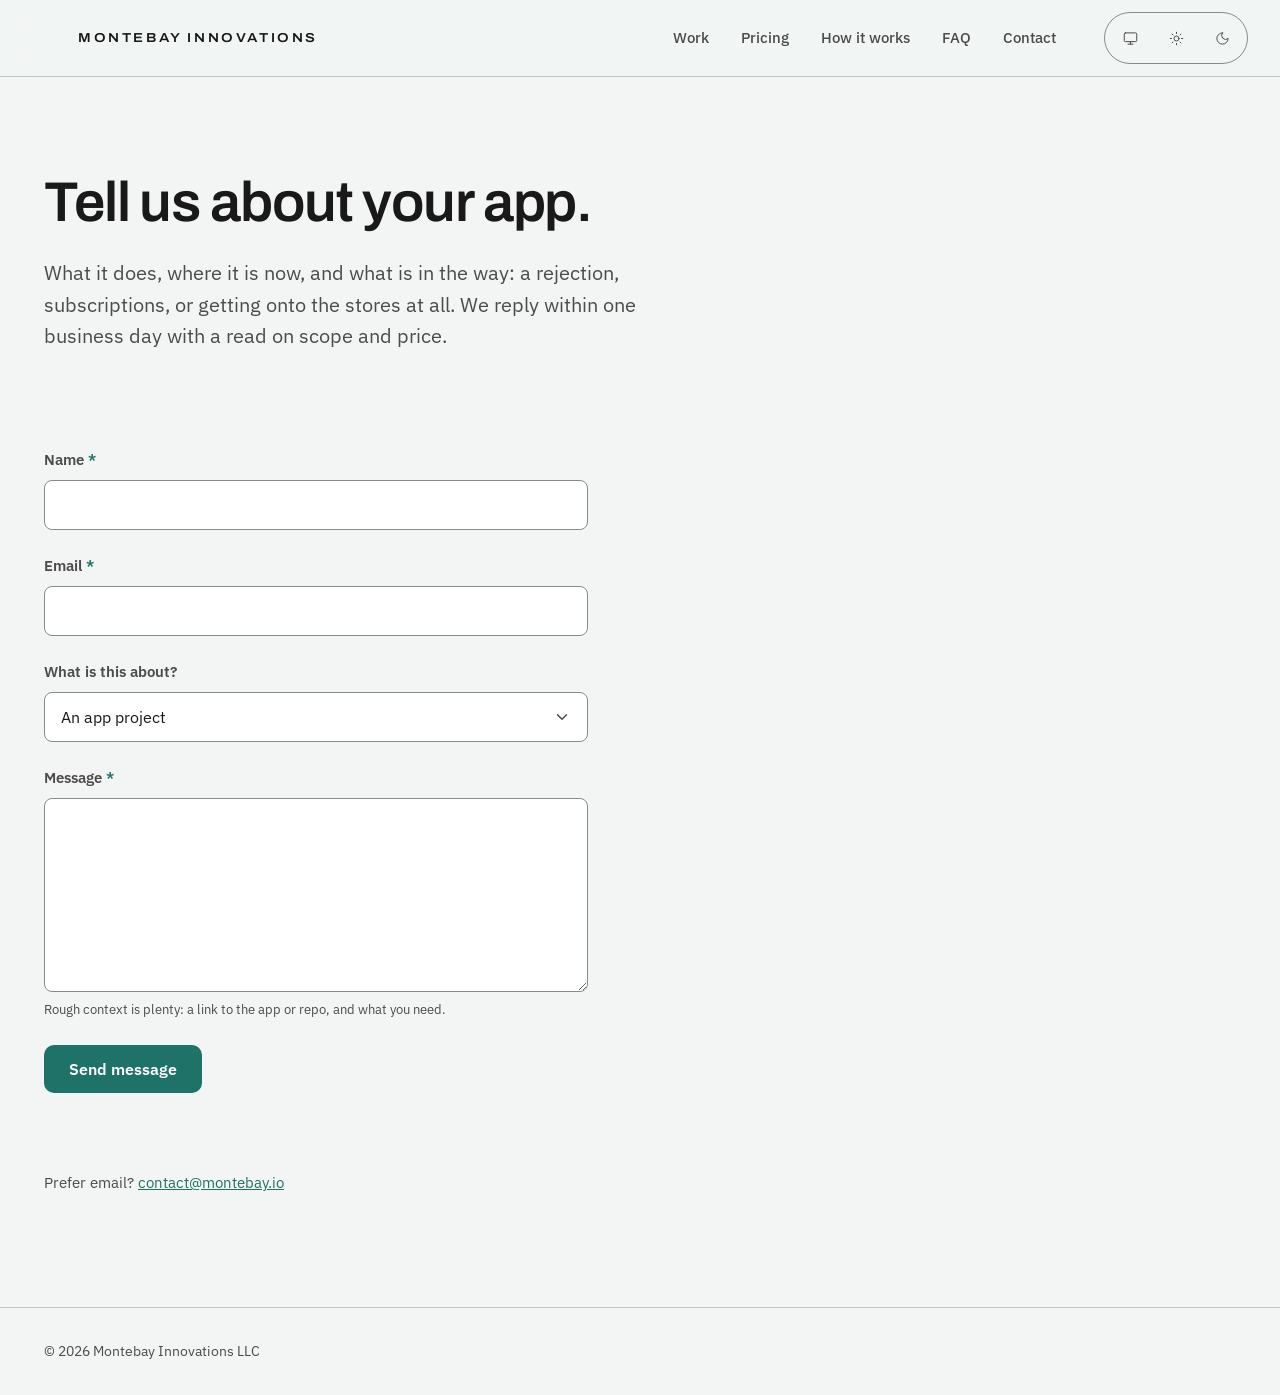
==== commit a216d4da: "Apply the independent design grade's fixes - "Get a free review" CTA and a one-business-day reply pr" ====
--- a/contact.html
+++ b/contact.html
@@ -23,7 +23,12 @@
 <meta property="og:url" content="https://montebay.io/contact.html">
 <meta property="og:title" content="Contact | Montebay Innovations">
 <meta property="og:description" content="Tell us what you are working on and we will reply.">
-<meta property="og:image" content="https://montebay.io/montebay_logo.webp">
+<meta property="og:image" content="https://montebay.io/assets/images/og-montebay.png">
+<meta property="og:image:width" content="1200">
+<meta property="og:image:height" content="630">
+<meta property="twitter:card" content="summary_large_image">
+<meta property="twitter:title" content="Contact | Montebay Innovations">
+<meta property="twitter:image" content="https://montebay.io/assets/images/og-montebay.png">
 
 <link rel="icon" type="image/x-icon" href="favicon.ico">
 <link rel="icon" type="image/png" sizes="32x32" href="favicon-32x32.png">
@@ -32,7 +37,7 @@
 
 <link rel="preconnect" href="https://fonts.googleapis.com">
 <link rel="preconnect" href="https://fonts.gstatic.com" crossorigin>
-<link rel="stylesheet" href="https://fonts.googleapis.com/css2?family=Archivo:wdth,wght@62..125,400..700&family=IBM+Plex+Sans:wght@400;500;600&family=IBM+Plex+Mono:wght@400;500&display=swap">
+<link rel="stylesheet" href="https://fonts.googleapis.com/css2?family=Archivo:wdth,wght@62..125,400..700&family=IBM+Plex+Sans:wght@400;500;600&display=swap">
 <link rel="stylesheet" href="theme.css">
 </head>
 <body>
@@ -77,11 +82,11 @@
 <section class="page-head">
     <div class="wrap">
         <h1>Tell us about your app.</h1>
-        <p class="lede">What it does, where it is now, and what is in the way: a rejection, subscriptions, or getting onto the stores at all. A person reads every message and replies with an honest read on scope and price.</p>
+        <p class="lede">What it does, where it is now, and what is in the way: a rejection, subscriptions, or getting onto the stores at all. We reply within one business day with a read on scope and price.</p>
     </div>
 </section>
 
-<section class="row" style="padding-top:0">
+<section class="row row-flush">
     <div class="wrap">
         <form class="form" id="contactForm" novalidate>
             <div class="field">
--- a/theme.css
+++ b/theme.css
@@ -772,7 +772,7 @@
 .faq details[open] summary::after { transform: rotate(45deg); }
 .faq details p { color: var(--muted); padding-bottom: var(--s6); max-width: 62ch; }
 
-.foot .wrap { display: flex; flex-wrap: wrap; justify-content: space-between; gap: var(--s4); }
+.foot .wrap { display: flex; flex-wrap: wrap; justify-content: space-between; align-items: center; gap: var(--s4); }
 .foot a { color: var(--muted); }
 
 @media (max-width: 900px) {
@@ -789,3 +789,46 @@
     .prices .price { text-align: left; }
     .log { padding: var(--s4); }
 }
+
+/* Review fixes and the closing brand mark (2026-10-14) ---------------------- */
+/* The animated mark returns as the page's sign-off, so it never competes with
+   the review history in the hero. */
+.hm-close .wrap { display: grid; grid-template-columns: minmax(0, 1.3fr) minmax(0, .7fr); gap: var(--s12); align-items: center; }
+.hm-close .markframe { margin: 0; justify-self: center; width: min(26vw, 300px); }
+/* Under reduced motion the base rule hides every video, which left the mask
+   empty. Keep this one: the script shows a still frame instead of playing. */
+@media (prefers-reduced-motion: reduce) { .hm-close .markwin video { display: block; } }
+
+/* 44px minimum targets. */
+.theme-picker button { width: 44px; height: 44px; }
+.foot-link { display: inline-flex; align-items: center; min-height: 44px; }
+
+@media (max-width: 900px) {
+    .hm-close .wrap { grid-template-columns: 1fr; }
+    .hm-close .markframe { order: -1; justify-self: start; width: min(46vw, 220px); }
+}
+@media (max-width: 560px) {
+    .log .why, .app p, .app .status, .meta, .log-head span, .log time { font-size: 16px; }
+}
+
+/* Grade fixes (2026-10-14) -------------------------------------------------- */
+.reply-note { margin-top: var(--s4); font-size: 15px; color: var(--muted); }
+.prices .time { grid-area: 3 / 1; margin: var(--s2) 0 0; font-size: 15px; color: var(--text); max-width: 60ch; }
+@media (max-width: 560px) { .prices .time, .reply-note { font-size: 16px; } }
+.tap { display: inline-flex; align-items: center; min-height: 44px; }
+.row-flush { border-top: 0; padding-top: var(--s4); }
+/* Form labels and the mobile theme label join the sentence-case system. */
+.field label, .theme-row .label {
+    font-family: var(--body); text-transform: none; letter-spacing: 0;
+    font-size: 15px; font-weight: 600;
+}
+/* Keep the name visible on phones; the mark alone did not say who this is. */
+@media (max-width: 420px) {
+    .hdr .name { display: inline; font-size: 11px; letter-spacing: .14em; }
+}
+/* One readable screenshot on phones instead of three at 114px. */
+@media (max-width: 560px) {
+    #work .shots picture:not(:first-child) { display: none; }
+    #work .shots picture:first-child { display: block; width: min(100%, 260px); }
+    #work .shots img { max-width: none; width: 100%; }
+}
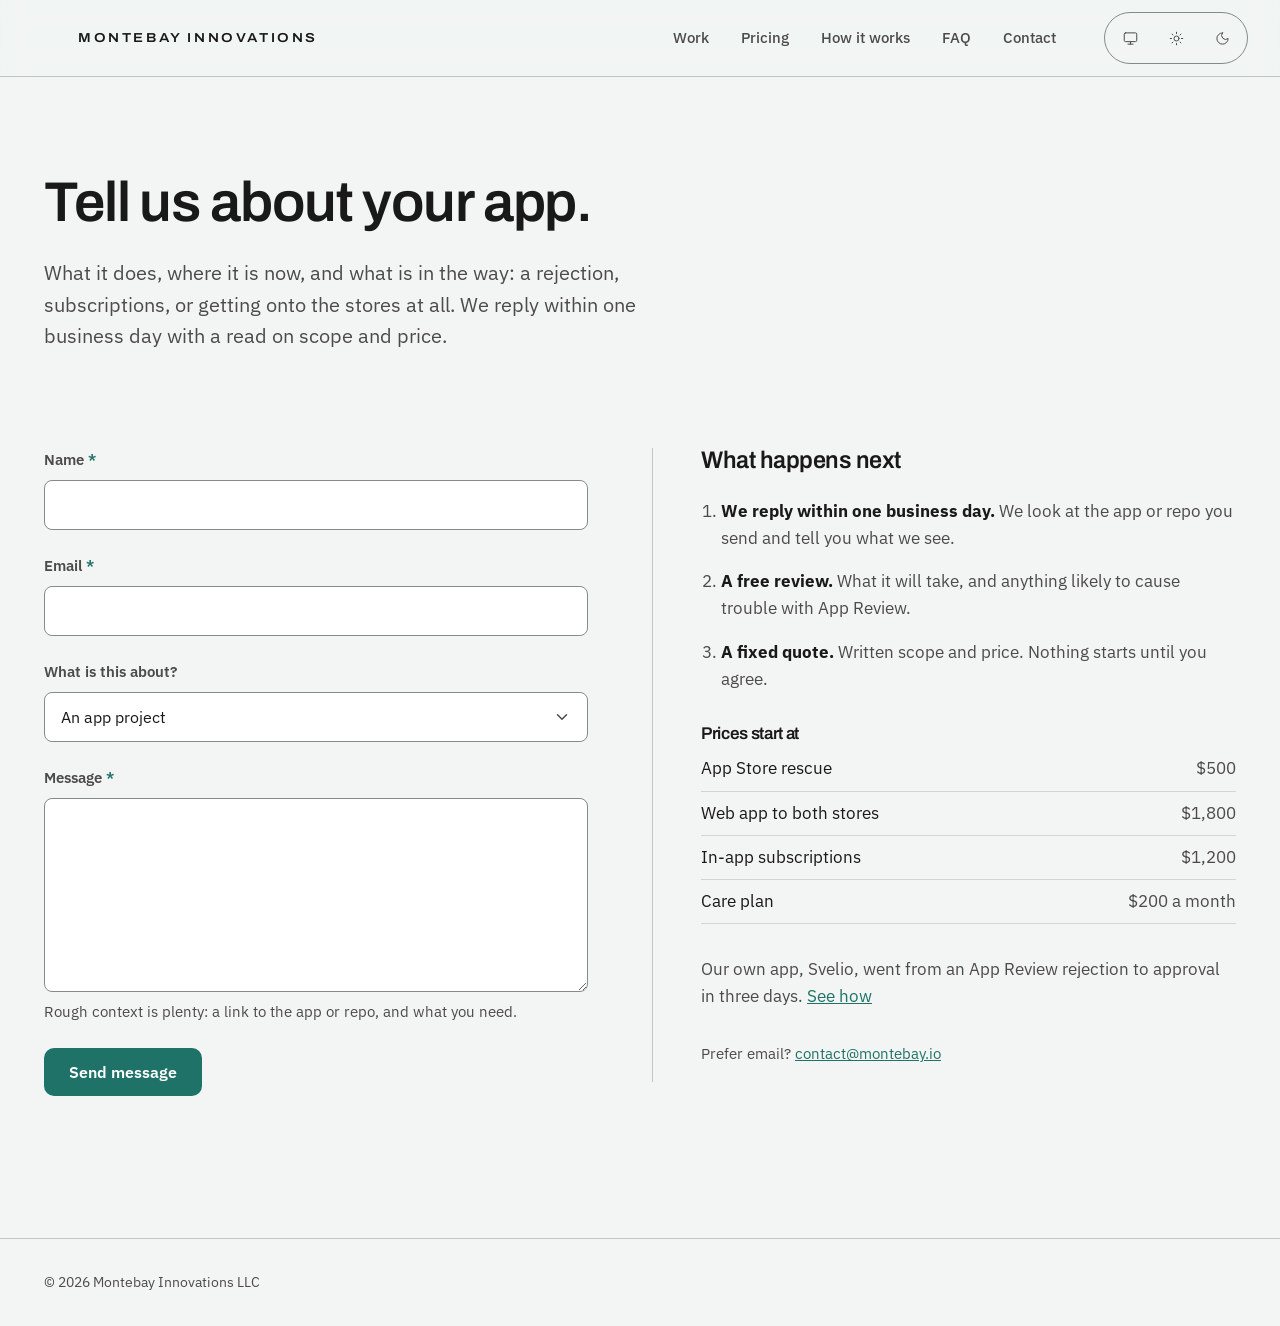
==== commit cb682d76: "Apply the second design grade's fixes - Phones: package timeline now follows its description (a base" ====
--- a/contact.html
+++ b/contact.html
@@ -23,12 +23,12 @@
 <meta property="og:url" content="https://montebay.io/contact.html">
 <meta property="og:title" content="Contact | Montebay Innovations">
 <meta property="og:description" content="Tell us what you are working on and we will reply.">
-<meta property="og:image" content="https://montebay.io/assets/images/og-montebay.png">
+<meta property="og:image" content="https://montebay.io/assets/images/og-montebay-v3.png">
 <meta property="og:image:width" content="1200">
 <meta property="og:image:height" content="630">
 <meta property="twitter:card" content="summary_large_image">
 <meta property="twitter:title" content="Contact | Montebay Innovations">
-<meta property="twitter:image" content="https://montebay.io/assets/images/og-montebay.png">
+<meta property="twitter:image" content="https://montebay.io/assets/images/og-montebay-v3.png">
 
 <link rel="icon" type="image/x-icon" href="favicon.ico">
 <link rel="icon" type="image/png" sizes="32x32" href="favicon-32x32.png">
@@ -87,7 +87,7 @@
 </section>
 
 <section class="row row-flush">
-    <div class="wrap">
+    <div class="wrap contact-grid">
         <form class="form" id="contactForm" novalidate>
             <div class="field">
                 <label for="cf-name">Name <span aria-hidden="true">*</span></label>
@@ -132,9 +132,23 @@
             <p class="form-status" id="cf-status" role="status" aria-live="polite"></p>
         </form>
 
-        <p class="alt-contact">
-            Prefer email? <a href="mailto:contact@montebay.io">contact@montebay.io</a>
-        </p>
+        <aside class="next" aria-label="What happens next">
+            <h2>What happens next</h2>
+            <ol class="next-steps">
+                <li><strong>We reply within one business day.</strong> We look at the app or repo you send and tell you what we see.</li>
+                <li><strong>A free review.</strong> What it will take, and anything likely to cause trouble with App Review.</li>
+                <li><strong>A fixed quote.</strong> Written scope and price. Nothing starts until you agree.</li>
+            </ol>
+            <h3>Prices start at</h3>
+            <dl class="mini-prices">
+                <div><dt>App Store rescue</dt><dd>$500</dd></div>
+                <div><dt>Web app to both stores</dt><dd>$1,800</dd></div>
+                <div><dt>In-app subscriptions</dt><dd>$1,200</dd></div>
+                <div><dt>Care plan</dt><dd>$200 a month</dd></div>
+            </dl>
+            <p class="next-proof">Our own app, Svelio, went from an App Review rejection to approval in three days. <a href="index.html#work">See how</a></p>
+            <p class="alt-contact">Prefer email? <a href="mailto:contact@montebay.io">contact@montebay.io</a></p>
+        </aside>
     </div>
 </section>
 
--- a/theme.css
+++ b/theme.css
@@ -832,3 +832,54 @@
     #work .shots picture:first-child { display: block; width: min(100%, 260px); }
     #work .shots img { max-width: none; width: 100%; }
 }
+
+/* Second grade fixes (2026-10-14) ------------------------------------------- */
+.hm-hero h1 { letter-spacing: -0.02em; }
+.hm-sec h2 { max-width: 30ch; }
+
+/* Where apps get stuck: rows that read down, like the price list. */
+.stuck { display: block; max-width: 60rem; margin-top: var(--s12); }
+.stuck > div {
+    display: grid; grid-template-columns: minmax(0, 20rem) minmax(0, 1fr); gap: var(--s4) var(--s12);
+    padding-block: var(--s6); border-top: 1px solid color-mix(in srgb, var(--hair) 45%, transparent);
+}
+.stuck > div:last-child { border-bottom: 1px solid color-mix(in srgb, var(--hair) 45%, transparent); }
+.stuck dt { font-family: var(--display); font-variation-settings: "wdth" 100; font-weight: 600; font-size: 21px; letter-spacing: -0.01em; line-height: 1.25; }
+.stuck dd { margin: 0; color: var(--muted); max-width: 58ch; }
+
+/* Two legible screenshots instead of three small ones. */
+#work .shots { justify-content: flex-start; }
+#work .shots img { max-width: 260px; }
+
+/* Form help and errors: larger, and the error colour from the theme tokens
+   (the old literal measured about 4.3:1 on Surf). */
+.field .hint, .field .err { font-size: 15px; }
+.field .err { color: var(--st-rejected); }
+.field input[aria-invalid="true"], .field textarea[aria-invalid="true"] { border-color: var(--st-rejected); }
+
+/* Contact page: the form and what happens next, side by side. */
+.contact-grid { display: grid; grid-template-columns: minmax(0, 34rem) minmax(0, 1fr); gap: var(--s16); align-items: start; }
+.next { border-left: 1px solid color-mix(in srgb, var(--hair) 45%, transparent); padding-left: var(--s12); }
+.next h2 { font-size: 24px; font-variation-settings: "wdth" 96; margin-bottom: var(--s6); }
+.next h3 { font-size: 17px; font-variation-settings: "wdth" 100; margin: var(--s8) 0 var(--s3); }
+.next-steps { margin: 0; padding-left: 1.2em; display: grid; gap: var(--s4); color: var(--muted); }
+.next-steps strong { color: var(--text); }
+.mini-prices { margin: 0; display: grid; gap: var(--s2); }
+.mini-prices > div { display: flex; justify-content: space-between; gap: var(--s4); padding-bottom: var(--s2); border-bottom: 1px solid color-mix(in srgb, var(--hair) 30%, transparent); }
+.mini-prices dt { color: var(--text); }
+.mini-prices dd { margin: 0; color: var(--muted); font-variant-numeric: tabular-nums; }
+.next-proof { margin-top: var(--s8); color: var(--muted); }
+
+@media (max-width: 900px) {
+    .contact-grid { grid-template-columns: 1fr; gap: var(--s12); }
+    .next { border-left: 0; padding-left: 0; border-top: 1px solid color-mix(in srgb, var(--hair) 45%, transparent); padding-top: var(--s8); }
+}
+@media (max-width: 700px) {
+    .stuck > div { grid-template-columns: 1fr; gap: var(--s2); }
+}
+/* Phones: description before timeline (the base .time placement above was
+   overriding the stacked order). */
+@media (max-width: 560px) {
+    .prices dt, .prices .price, .prices .what, .prices .time { grid-area: auto; }
+    #work .shots picture:not(:first-child) { display: none; }
+}
